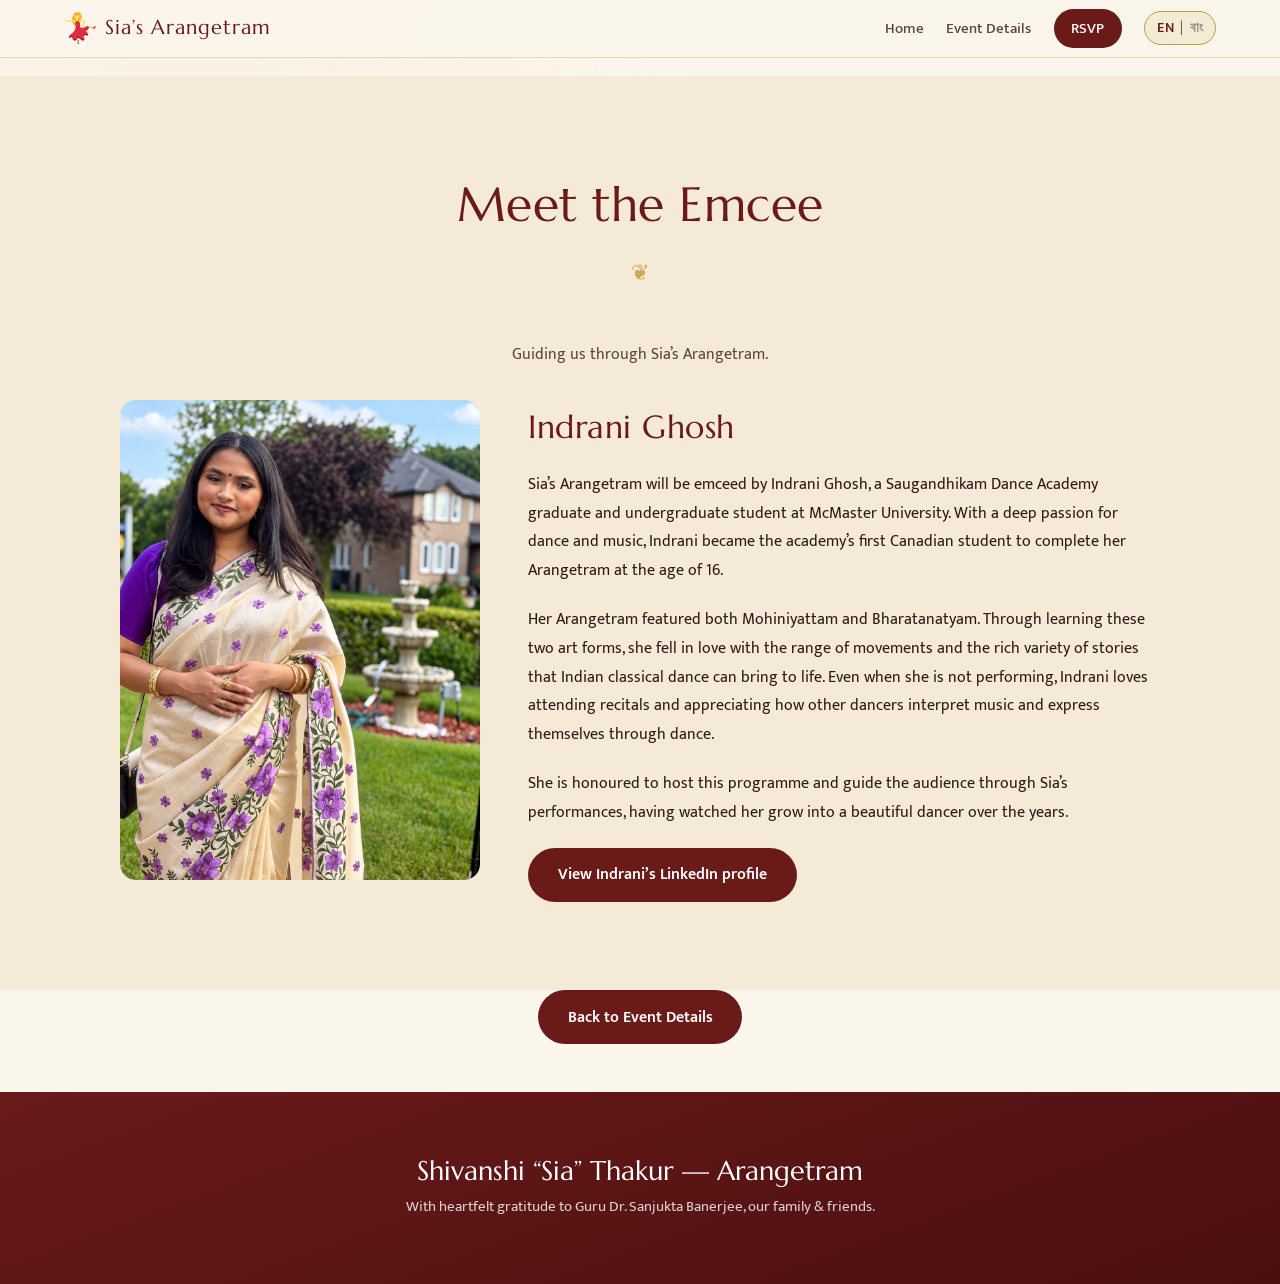
==== emcee.html @ a5f47ef5 "Add bilingual emcee profile for Indrani Ghosh and link from event details" ====
<!DOCTYPE html>
<html lang="en">
<head>
<meta charset="UTF-8" />
<meta name="viewport" content="width=device-width, initial-scale=1.0" />
<title>The Emcee · Sia’s Arangetram</title>
<link rel="canonical" href="https://shivanshi.ca/emcee.html" />
<meta name="description" content="Meet Indrani Ghosh, the emcee for Sia’s Arangetram." />

<link rel="preconnect" href="https://fonts.googleapis.com" />
<link rel="preconnect" href="https://fonts.gstatic.com" crossorigin />
<link href="https://fonts.googleapis.com/css2?family=Cormorant+Garamond:ital,wght@0,400;0,500;0,600;0,700;1,400;1,500&family=Marcellus&family=Mukta:wght@300;400;500;600&display=swap" rel="stylesheet" />
<link rel="stylesheet" href="styles.css?v=emcee-20261028" />
<link rel="manifest" href="manifest.webmanifest" />
<meta name="theme-color" content="#6b1a1a" />
<meta name="apple-mobile-web-app-capable" content="yes" />
<meta name="apple-mobile-web-app-title" content="Sia" />
<link rel="apple-touch-icon" href="icons/apple-touch-icon.png" />
<link rel="icon" href="icons/dance.svg?v=20260908" type="image/svg+xml" />
<link rel="icon" href="icons/favicon-32.png?v=20260908" type="image/png" sizes="32x32" />
<link rel="shortcut icon" href="favicon.ico?v=20260908" />
<meta property="og:type" content="website" />
<meta property="og:url" content="https://shivanshi.ca/emcee.html" />
<meta property="og:site_name" content="Sia’s Arangetram" />
<meta property="og:title" content="The Emcee · Sia’s Arangetram" />
<meta property="og:description" content="Meet Indrani Ghosh, the emcee for Sia’s Arangetram." />
<meta property="og:image" content="https://shivanshi.ca/images/hero-sia.png" />
<meta property="og:image:type" content="image/png" />
<meta property="og:image:width" content="1536" />
<meta property="og:image:height" content="1024" />
<meta property="og:image:alt" content="Shivanshi Sia Thakur in Bharatanatyam costume" />
<meta property="og:locale" content="en_CA" />
<meta property="og:locale:alternate" content="bn_BD" />
<meta name="twitter:card" content="summary_large_image" />
<meta name="twitter:title" content="The Emcee · Sia’s Arangetram" />
<meta name="twitter:description" content="Meet Indrani Ghosh, the emcee for Sia’s Arangetram." />
<meta name="twitter:image" content="https://shivanshi.ca/images/hero-sia.png" />
<meta name="twitter:image:alt" content="Shivanshi Sia Thakur in Bharatanatyam costume" />
</head>
<body class="musicians-page">
<a class="skip-link" href="#mainContent" data-i18n="skip_content">Skip to content</a>
<header id="navbar">
  <div class="nav-inner">
    <a href="index.html#home" class="brand">
      <img class="brand-dance-icon" src="icons/dance.svg" alt="" width="32" height="32" />
      <span class="brand-text" data-i18n="brand">Sia&rsquo;s Arangetram</span>
    </a>
    <nav>
      <button class="nav-toggle" aria-controls="mobileNavigation" aria-label="Toggle menu" aria-expanded="false">&#9776;</button>
      <ul class="nav-links" id="mobileNavigation">
        <li><a href="index.html#home" data-i18n="nav_home">Home</a></li>
        <li><a href="index.html#event" data-i18n="nav_event">Event Details</a></li>
        <li><a href="index.html#rsvp" class="nav-cta" data-i18n="nav_rsvp">RSVP</a></li>
        <li>
          <button id="langToggle" class="lang-toggle" aria-label="Switch language">
            <span class="lang-opt" data-lang="en">EN</span>
            <span class="lang-sep">|</span>
            <span class="lang-opt" data-lang="bn">&#2476;&#2494;&#2434;</span>
          </button>
        </li>
      </ul>
    </nav>
  </div>
<p id="languageStatus" class="sr-only" role="status"></p>
</header>
<main id="mainContent" tabindex="-1">
<section id="emcee" class="section section-alt" aria-labelledby="emceeTitle">
  <div class="section-head">
    <h1 id="emceeTitle" data-i18n="emcee_title">Meet the Emcee</h1>
    <div class="ornament" aria-hidden="true">&#10086;</div>
  </div>
  <p class="musicians-intro" data-i18n="emcee_intro">Guiding us through Sia’s Arangetram.</p>
  <article class="emcee-profile">
    <img class="emcee-portrait" src="images/indrani-ghosh.jpeg" alt="Indrani Ghosh in a cream sari with purple flowers" width="1086" height="1448" decoding="async" />
    <div class="emcee-copy">
      <h2 data-i18n="emcee_name">Indrani Ghosh</h2>
      <p data-i18n="emcee_bio1">Sia’s Arangetram will be emceed by Indrani Ghosh, a Saugandhikam Dance Academy graduate and undergraduate student at McMaster University. With a deep passion for dance and music, Indrani became the academy’s first Canadian student to complete her Arangetram at the age of 16.</p>
      <p data-i18n="emcee_bio2">Her Arangetram featured both Mohiniyattam and Bharatanatyam. Through learning these two art forms, she fell in love with the range of movements and the rich variety of stories that Indian classical dance can bring to life. Even when she is not performing, Indrani loves attending recitals and appreciating how other dancers interpret music and express themselves through dance.</p>
      <p data-i18n="emcee_bio3">She is honoured to host this programme and guide the audience through Sia’s performances, having watched her grow into a beautiful dancer over the years.</p>
      <a class="btn btn-primary" href="https://www.linkedin.com/in/indrani-ghosh-480a90207/" target="_blank" rel="noopener noreferrer" data-i18n="emcee_linkedin">View Indrani’s LinkedIn profile</a>
    </div>
  </article>
</section>
<p class="musicians-back"><a class="btn btn-primary" href="index.html#event" data-i18n="musicians_back">Back to Event Details</a></p>
</main>
<footer class="footer">
<p class="footer-title" data-i18n="footer_title">Shivanshi &ldquo;Sia&rdquo; Thakur — Arangetram</p>
<p class="footer-thanks" data-i18n="footer_thanks">With heartfelt gratitude to Guru Dr. Sanjukta Banerjee, our family &amp; friends.</p>
</footer>
<script src="i18n.js?v=emcee-20261028"></script>
<script src="musicians-page.js?v=emcee-20261028"></script>
</body>
</html>
---- styles.css ----
/* =========================================================
   Sia's Arangetram — Stylesheet
   Palette: deep maroon, temple gold, ivory, warm accents
   ========================================================= */

:root {
  --maroon: #6b1a1a;
  --maroon-deep: #4a0f0f;
  --gold: #c79a3b;
  --gold-light: #e6c98a;
  --gold-soft: #dfc07a;
  --ivory: #fbf6ec;
  --ivory-2: #f4ead7;
  --ink: #2b1b12;
  --ink-soft: #5a463a;
  --rose: #a13b3b;
  --shadow: 0 18px 45px rgba(74, 15, 15, 0.16);
  --radius: 16px;
  --serif: "Cormorant Garamond", Georgia, serif;
  --display: "Marcellus", Georgia, serif;
  --body: "Mukta", "Segoe UI", sans-serif;
}

* { margin: 0; padding: 0; box-sizing: border-box; }

html { scroll-behavior: smooth; scroll-padding-top: 76px; }

body {
  font-family: var(--body);
  color: var(--ink);
  background: var(--ivory);
  line-height: 1.7;
  overflow-x: hidden;
}

h1, h2, h3 { font-family: var(--display); font-weight: 400; letter-spacing: 0.5px; }
em { color: var(--rose); font-style: italic; }

/* ---- decorative repeating background pattern ---- */
body::before {
  content: "";
  position: fixed;
  inset: 0;
  z-index: -1;
  background-image: radial-gradient(circle at 15% 20%, rgba(199,154,59,0.05) 0, transparent 40%),
                    radial-gradient(circle at 85% 80%, rgba(107,26,26,0.05) 0, transparent 40%);
}

/* ================= NAVBAR ================= */
#navbar {
  position: fixed; top: 0; left: 0; right: 0; z-index: 1000;
  background: rgba(251, 246, 236, 0.92);
  backdrop-filter: blur(10px);
  border-bottom: 1px solid rgba(199, 154, 59, 0.35);
  transition: box-shadow 0.3s;
}
#navbar.scrolled { box-shadow: 0 6px 24px rgba(74,15,15,0.10); }
.nav-inner {
  max-width: 1200px; margin: 0 auto; padding: 0.7rem 1.5rem;
  display: flex; align-items: center; justify-content: space-between;
}
.brand { display: flex; align-items: center; gap: 0.55rem; text-decoration: none; color: var(--maroon); }
.brand-mark { color: var(--gold); font-size: 1.4rem; }
.brand-text { font-family: var(--display); font-size: 1.25rem; letter-spacing: 1px; }
.nav-links { list-style: none; display: flex; align-items: center; gap: 1.4rem; }
.nav-links a {
  text-decoration: none; color: var(--ink-soft); font-size: 0.95rem;
  font-weight: 500; transition: color 0.2s; position: relative;
}
.nav-links a:hover { color: var(--maroon); }
.nav-links a::after {
  content: ""; position: absolute; left: 0; bottom: -5px; width: 0; height: 2px;
  background: var(--gold); transition: width 0.25s;
}
.nav-links a:hover::after { width: 100%; }
.nav-cta {
  background: var(--maroon); color: #fff !important; padding: 0.45rem 1.1rem;
  border-radius: 999px; font-weight: 600;
}
.nav-cta::after { display: none; }
.nav-cta:hover { background: var(--maroon-deep); }
.nav-toggle { display: none; background: none; border: none; font-size: 1.6rem; color: var(--maroon); cursor: pointer; }

/* ---- language toggle ---- */
.lang-toggle {
  display: inline-flex; align-items: center; gap: 0.4rem;
  background: rgba(199,154,59,0.12); border: 1.5px solid var(--gold);
  border-radius: 999px; padding: 0.32rem 0.75rem; cursor: pointer;
  font-family: var(--body); color: var(--ink-soft); transition: all 0.2s;
}
.lang-toggle:hover { background: rgba(199,154,59,0.22); }
.lang-opt { font-size: 0.85rem; font-weight: 600; opacity: 0.55; transition: all 0.2s; letter-spacing: 0.3px; }
.lang-opt.active { opacity: 1; color: var(--maroon); }
.lang-sep { color: var(--gold); opacity: 0.7; }

/* ================= BENGALI TYPOGRAPHY =================
   When the site is in Bengali, swap to fonts that render
   the Bengali script beautifully. */
body.lang-bn { font-family: "Hind Siliguri", "Mukta", sans-serif; }
body.lang-bn h1,
body.lang-bn h2,
body.lang-bn h3,
body.lang-bn .brand-text,
body.lang-bn .hero-title,
body.lang-bn .hero-sub,
body.lang-bn .margam-title,
body.lang-bn .footer-title,
body.lang-bn .guru-text h3,
body.lang-bn .photo-caption,
body.lang-bn .hm-value,
body.lang-bn .t-time,
body.lang-bn blockquote { font-family: "Baloo Da 2", "Hind Siliguri", cursive; }
body.lang-bn .hero-title span { font-style: normal; }
body.lang-bn .about-text blockquote { font-style: normal; }
body.lang-bn em { font-style: normal; font-weight: 600; }

/* ================= HERO ================= */
.hero {
  position: relative; min-height: 100vh;
  display: flex; align-items: center; justify-content: flex-end;
  overflow: hidden;
}
.hero-bg {
  position: absolute; inset: 0;
  background-size: cover; background-position: left top;
  transform: scale(1.02);
}
.hero-overlay {
  position: absolute; inset: 0;
  background: linear-gradient(90deg, rgba(30,8,8,0.35) 0%, rgba(30,8,8,0.45) 45%, rgba(45,12,12,0.82) 100%);
}
.hero-content {
  position: relative; z-index: 2; color: var(--ivory);
  max-width: 620px; padding: 6rem 5vw 4rem; text-align: left;
}
.hero-kicker { color: var(--gold-soft); letter-spacing: 3px; text-transform: uppercase; font-size: 0.8rem; margin-bottom: 1rem; }
.hero-title { font-size: clamp(2.6rem, 6vw, 4.6rem); line-height: 1.05; color: #fff; }
.hero-title span { color: var(--gold-soft); font-style: italic; font-family: var(--serif); }
.hero-title .hero-intro { display: block; color: #fff; font: normal 0.45em/1.25 var(--serif); margin-bottom: 0.25rem; }
.hero-sub { font-family: var(--serif); font-size: clamp(1.4rem, 3vw, 2rem); margin-top: 0.4rem; }
.hero-sub strong { color: var(--gold-soft); font-weight: 600; letter-spacing: 2px; }
.hero-tag { margin-top: 1rem; font-size: 1.05rem; color: rgba(255,255,255,0.9); max-width: 460px; }

.hero-meta { display: flex; align-items: center; gap: 1.2rem; margin: 2rem 0 1.8rem; flex-wrap: wrap; }
.hero-meta-item { display: flex; flex-direction: column; }
.hm-label { font-size: 0.72rem; letter-spacing: 2px; text-transform: uppercase; color: var(--gold-soft); }
.hm-value { font-family: var(--serif); font-size: 1.2rem; font-weight: 600; color: #fff; }
.hero-divider { width: 1px; height: 34px; background: rgba(223, 192, 122, 0.5); }

.hero-actions { display: flex; gap: 1rem; flex-wrap: wrap; }

/* countdown */
.countdown { display: flex; gap: 1rem; margin-top: 2.2rem; flex-wrap: wrap; }
.cd-box {
  background: rgba(255,255,255,0.10); border: 1px solid rgba(223,192,122,0.4);
  border-radius: 12px; padding: 0.7rem 1rem; text-align: center; min-width: 74px;
  backdrop-filter: blur(4px);
}
.cd-num { font-family: var(--display); font-size: 1.7rem; color: var(--gold-soft); display: block; line-height: 1; }
.cd-label { font-size: 0.68rem; letter-spacing: 1.5px; text-transform: uppercase; color: rgba(255,255,255,0.85); }

.scroll-cue {
  position: absolute; bottom: 22px; left: 50%; transform: translateX(-50%);
  color: var(--gold-soft); font-size: 1.6rem; text-decoration: none; z-index: 3;
  animation: bob 1.8s ease-in-out infinite;
}
@keyframes bob { 0%,100%{ transform: translate(-50%,0);} 50%{ transform: translate(-50%,8px);} }

/* ================= BUTTONS ================= */
.btn {
  display: inline-block; padding: 0.8rem 1.8rem; border-radius: 999px;
  font-weight: 600; font-size: 0.98rem; text-decoration: none; cursor: pointer;
  border: 1.5px solid transparent; transition: all 0.25s; font-family: var(--body);
}
.btn-primary { background: var(--gold); color: var(--maroon-deep); }
.btn-primary:hover { background: #d8ab4b; transform: translateY(-2px); box-shadow: 0 10px 24px rgba(199,154,59,0.4); }
.btn-ghost { background: transparent; color: #fff; border-color: rgba(255,255,255,0.6); }
.btn-ghost:hover { background: rgba(255,255,255,0.14); border-color: #fff; }
.btn-block { width: 100%; text-align: center; border: none; }

/* ================= SECTIONS ================= */
.section { max-width: 1150px; margin: 0 auto; padding: 5.5rem 1.5rem; }
.section-alt { max-width: 100%; background: var(--ivory-2); }
.section-alt > * { max-width: 1150px; margin-left: auto; margin-right: auto; }
.section-head { text-align: center; margin-bottom: 3rem; }
.eyebrow { display: inline-block; color: var(--gold); letter-spacing: 2px; text-transform: uppercase; font-size: 0.78rem; font-weight: 600; margin-bottom: 0.6rem; }
.section-head h2 { font-size: clamp(2rem, 4vw, 2.9rem); color: var(--maroon); }
.ornament { color: var(--gold); font-size: 1.4rem; margin-top: 0.6rem; opacity: 0.8; }
.sub-head { font-size: 1.5rem; color: var(--maroon); margin: 2.5rem 0 1.2rem; text-align: center; }

.photo-caption { text-align: center; font-family: var(--serif); font-size: 1.15rem; color: var(--maroon); margin-top: 0.7rem; font-weight: 600; }
code { background: rgba(107,26,26,0.08); padding: 1px 6px; border-radius: 4px; font-size: 0.85em; }

/* ================= ABOUT ================= */
.about-grid, .guru-grid { display: grid; grid-template-columns: 0.85fr 1.15fr; gap: 3rem; align-items: start; }
.guru-grid { grid-template-columns: 1.15fr 0.85fr; }
.about-text .lead, .guru-text p:first-of-type { font-size: 1.25rem; font-family: var(--serif); color: var(--maroon); }
.about-text p, .guru-text p { margin-bottom: 1rem; color: var(--ink-soft); }
.about-text blockquote {
  font-family: var(--serif); font-style: italic; font-size: 1.35rem; color: var(--maroon);
  border-left: 3px solid var(--gold); padding-left: 1.2rem; margin: 1.5rem 0;
}
.guru-text h3 { font-size: 1.9rem; color: var(--maroon); }
.guru-role { color: var(--gold); font-weight: 600; letter-spacing: 1px; margin-bottom: 1rem !important; }

/* ================= INFO CARDS ================= */
.info-cards { display: grid; grid-template-columns: repeat(3, 1fr); gap: 1.5rem; margin-bottom: 3.5rem; }
.info-card {
  background: #fff; border-radius: var(--radius); padding: 2rem 1.6rem; text-align: center;
  box-shadow: var(--shadow); border-top: 3px solid var(--gold); transition: transform 0.25s;
}
.info-card:hover { transform: translateY(-6px); }
.info-icon { font-size: 2.4rem; margin-bottom: 0.8rem; }
.info-card h3 { color: var(--maroon); font-size: 1.35rem; margin-bottom: 0.5rem; }
.info-card p { color: var(--ink-soft); font-size: 0.98rem; }

/* ================= MARGAM ================= */
.margam { background: #fff; border-radius: var(--radius); padding: 2.5rem; box-shadow: var(--shadow); }
.margam-title { color: var(--maroon); font-size: 1.7rem; text-align: center; margin-bottom: 0.6rem; }
.margam-intro { text-align: center; color: var(--ink-soft); max-width: 700px; margin: 0 auto 1.8rem; }
.margam-list { list-style: none; counter-reset: item; max-width: 760px; margin: 0 auto; }
.margam-list li {
  counter-increment: item; position: relative; padding: 0.9rem 0 0.9rem 3.2rem;
  border-bottom: 1px dashed rgba(199,154,59,0.4); color: var(--ink-soft);
}
.margam-list li:last-child { border-bottom: none; }
.margam-list li::before {
  content: counter(item); position: absolute; left: 0; top: 0.75rem;
  width: 2.1rem; height: 2.1rem; background: var(--maroon); color: var(--gold-soft);
  border-radius: 50%; display: flex; align-items: center; justify-content: center;
  font-family: var(--display); font-size: 0.95rem;
}
.margam-list strong { color: var(--maroon); }

/* ================= EVENT ================= */
.event-grid { display: grid; grid-template-columns: repeat(3, 1fr); gap: 1.4rem; margin-bottom: 3rem; }
.event-card {
  background: #fff; border-radius: var(--radius); padding: 1.8rem 1.4rem; text-align: center;
  box-shadow: var(--shadow); transition: transform 0.25s; border: 1px solid rgba(199,154,59,0.25);
}
.event-card:hover { transform: translateY(-5px); border-color: var(--gold); }
.event-icon { font-size: 2rem; margin-bottom: 0.6rem; }
.event-card h3 { color: var(--gold); font-size: 1rem; letter-spacing: 2px; text-transform: uppercase; margin-bottom: 0.5rem; }
.event-card p { color: var(--ink); }
.event-card strong { color: var(--maroon); font-size: 1.1rem; }
.event-card small { color: var(--ink-soft); }

.event-extra { display: grid; grid-template-columns: 1.2fr 0.8fr; gap: 2.5rem; align-items: start; }
.map-wrap h3, .schedule-wrap h3 { color: var(--maroon); margin-bottom: 1rem; font-size: 1.5rem; }
.map-note { font-size: 0.82rem; color: var(--ink-soft); margin-top: 0.6rem; }

.timeline { list-style: none; }
.timeline li { display: flex; gap: 1rem; padding: 0.8rem 0; border-left: 2px solid var(--gold); padding-left: 1.2rem; position: relative; }
.timeline li::before { content: ""; position: absolute; left: -7px; top: 1.2rem; width: 12px; height: 12px; border-radius: 50%; background: var(--maroon); border: 2px solid var(--gold); }
.t-time { font-family: var(--display); color: var(--maroon); min-width: 74px; }
.t-desc { color: var(--ink-soft); }

/* ================= FOOTER ================= */
.footer { background: linear-gradient(160deg, var(--maroon), var(--maroon-deep)); color: var(--ivory); text-align: center; padding: 3.5rem 1.5rem 2.5rem; }
.footer-ornament { color: var(--gold-soft); font-size: 1.8rem; margin-bottom: 1rem; }
.footer-title { font-family: var(--display); font-size: 1.7rem; color: #fff; }
.footer-sub { color: var(--gold-soft); margin: 0.5rem 0 1rem; letter-spacing: 1px; }
.footer-thanks { max-width: 560px; margin: 0 auto 1.5rem; color: rgba(255,255,255,0.8); font-size: 0.95rem; }
.footer-links { display: flex; justify-content: center; gap: 1.5rem; margin-bottom: 1.5rem; flex-wrap: wrap; }
.footer-links a { color: var(--gold-soft); text-decoration: none; font-size: 0.9rem; letter-spacing: 1px; }
.footer-links a:hover { color: #fff; }
.footer-fine { font-size: 0.8rem; color: rgba(255,255,255,0.55); }

/* ================= REVEAL ANIMATION ================= */
.reveal { opacity: 0; transform: translateY(24px); transition: opacity 0.7s ease, transform 0.7s ease; }
.reveal.visible { opacity: 1; transform: none; }

/* ================= RESPONSIVE ================= */
@media (max-width: 900px) {
  .nav-links {
    position: fixed; top: 60px; right: 0; flex-direction: column; align-items: flex-start;
    background: var(--ivory); width: 240px; padding: 1.5rem; gap: 1.1rem;
    box-shadow: var(--shadow); transform: translateX(110%); transition: transform 0.3s; height: calc(100vh - 60px);
  }
  .nav-links.open { transform: translateX(0); }
  .nav-toggle { display: block; }
  /* Give the photograph its own space so text never covers Sia's face. */
  .hero {
    display: flex; flex-direction: column; justify-content: flex-start;
    min-height: 0; padding-top: 76px; background: #2d0c0c;
  }
  .hero-bg {
    position: relative; inset: auto; width: 100%;
    height: clamp(340px, 95vw, 560px); flex-shrink: 0;
    background-size: cover; background-position: left top;
    transform: none;
  }
  .hero-overlay { display: none; }
  .hero-content {
    width: 100%; max-width: 620px; text-align: center;
    padding: 2rem 1.5rem 4rem;
  }
  .hero-tag { margin-left: auto; margin-right: auto; }
  .hero-meta { justify-content: center; }
  .hero-actions, .countdown { justify-content: center; }
  .about-grid, .guru-grid, .event-extra { grid-template-columns: 1fr; }
  .guru-photo { order: -1; max-width: 320px; margin: 0 auto; }
  .about-photo { max-width: 320px; margin: 0 auto; }
  .info-cards, .event-grid { grid-template-columns: 1fr; }
}
@media (max-width: 520px) {
  .hero-meta { flex-direction: column; gap: 0.8rem; }
  .hero-divider { display: none; }
  .margam { padding: 1.5rem; }
}


/* Guru portrait: preserve the complete photograph at every screen width. */
.guru-portrait { display: block; width: 100%; height: auto; border-radius: var(--radius); box-shadow: var(--shadow); }
.guru-sources a { color: var(--maroon); text-underline-offset: 3px; }

/* Guest-facing content and media. */
[hidden] { display: none !important; }
.line-icon { width: 36px; height: 36px; color: var(--maroon); vertical-align: middle; }
.hero-arrival { color: var(--gold-light); margin: -0.7rem 0 1.5rem; font-size: 0.95rem; }
.sia-portrait { display: block; width: 100%; height: auto; border-radius: var(--radius); box-shadow: var(--shadow); }
.t-time { min-width: 0; flex: 0 0 135px; font-size: 1rem; }
.schedule-note, .gallery-sub-note { color: var(--ink-soft); margin-top: 1rem; }
.venue-link a { color: var(--maroon); text-underline-offset: 3px; }
.gallery-sub-note { text-align: center; margin-bottom: 1.5rem; }
.dance-portraits { display: grid; grid-template-columns: repeat(4, minmax(0, 1fr)); gap: 1rem; align-items: start; margin-bottom: 2rem; }
.dance-portraits .gallery-photo { position: relative; aspect-ratio: 3 / 4; overflow: hidden; }
.dance-portraits .gallery-photo img { position: absolute; inset: 0; display: block; width: 100%; height: 100%; object-fit: cover; object-position: 50% 30%; border-radius: var(--radius); }
.media-updates { display: grid; grid-template-columns: repeat(3, minmax(0, 1fr)); gap: 1.25rem; margin-top: 2.5rem; }
.media-card { padding: 2rem 1.4rem; border: 1px solid var(--gold-light); border-radius: var(--radius); text-align: center; background: var(--ivory-2); }
.media-card h3 { color: var(--maroon); font-size: 1.25rem; margin: 1rem 0 0.7rem; }
.media-card p { color: var(--ink-soft); }
.rsvp-intro { max-width: 640px; text-align: center; color: var(--ink-soft); margin: 0 auto 2rem; }
.registration-card { max-width: 680px; margin: auto; padding: 2.5rem; text-align: center; background: #fff; border-radius: var(--radius); border-top: 3px solid var(--gold); box-shadow: var(--shadow); }
.registration-card h3 { color: var(--maroon); margin: 1rem 0 0.7rem; }
.registration-card p { color: var(--ink-soft); }
#registrationReady .btn { margin: 1.5rem 0 1rem; }
a:focus-visible, button:focus-visible { outline: 3px solid var(--maroon); outline-offset: 5px; }
@media (max-width: 900px) {
  .media-updates { grid-template-columns: 1fr; }
  .about-photo, .guru-photo { width: 100%; }
}
@media (max-width: 520px) {
  .dance-portraits { gap: 0.65rem; }
  .timeline li { flex-direction: column; gap: 0.25rem; }
  .t-time { flex-basis: auto; }
  .registration-card { padding: 1.75rem 1.25rem; }
  .countdown { gap: 0.5rem; }
  .cd-box { min-width: 56px; padding: 0.7rem 0.55rem; }
}
@media (prefers-reduced-motion: reduce) {
  html { scroll-behavior: auto; }
  .scroll-cue { animation: none; }
  .reveal { opacity: 1; transform: none; transition: none; }
}

/* Gallery links remain usable as image links without JavaScript. */
.gallery-photo { display: block; cursor: zoom-in; border-radius: var(--radius); }
.gallery-photo img { transition: box-shadow 0.2s; }
.gallery-photo:hover img { box-shadow: var(--shadow); }
body.lightbox-open { overflow: hidden; }
.photo-lightbox { position: fixed; inset: 0; margin: auto; width: 100vw; max-width: 100vw; height: 100dvh; max-height: 100dvh; padding: 4rem 1rem 1rem; border: 0; background: transparent; overflow: hidden; }
.photo-lightbox[open] { display: flex; align-items: center; justify-content: center; }
.photo-lightbox::backdrop { background: rgba(12, 7, 7, 0.94); }
.photo-lightbox img { display: block; width: auto; height: auto; max-width: 100%; max-height: 100%; object-fit: contain; }
.lightbox-close { position: absolute; top: 0.75rem; right: 1rem; width: 44px; height: 44px; border: 1px solid rgba(255,255,255,0.6); border-radius: 50%; background: #2d0c0c; color: #fff; font-size: 2rem; line-height: 1; cursor: pointer; }
.lightbox-close:focus-visible { outline-color: #fff; }

/* Home-screen installation */
.install-section { max-width: 1000px; margin: 0 auto; padding: 3rem 1.5rem; scroll-margin-top: 1rem; }
.install-heading { display: flex; gap: 1rem; align-items: center; margin-bottom: 1.25rem; }
.install-heading img { flex: 0 0 64px; border-radius: 14px; }
.install-heading h2 { font-size: clamp(1.4rem, 4vw, 2rem); }
.install-section p { font-size: 1rem; }
.install-steps { display: grid; grid-template-columns: repeat(2, minmax(0, 1fr)); gap: 1rem; margin: 1.25rem 0; }
.install-steps details { padding: 1.25rem; background: var(--ivory-2); border: 1px solid var(--gold-light); border-radius: var(--radius); }
.install-steps summary { cursor: pointer; color: var(--maroon); font-weight: 600; font-size: 1.1rem; min-height: 44px; }
.install-note { color: var(--ink-soft); }
#installApp { cursor: pointer; font: inherit; }
#installStatus { margin-top: 1rem; }
.install-section [hidden] { display: none !important; }
@media (max-width: 600px) { .install-steps { grid-template-columns: 1fr; } .install-heading { align-items: flex-start; } }

.brand-dance-icon { display: block; flex: 0 0 32px; object-fit: contain; }

/* Gold highlights tuned for light and dark backgrounds. */
.eyebrow, .guru-role, .event-card h3, .lang-sep { color: #795313; opacity: 1; }
.hero-kicker, .hero-title span, .hero-sub strong, .hm-label,
.cd-num, .scroll-cue { color: #f3d58d; }
.hero-arrival { color: #fff; }
.hero-kicker, .hm-label, .cd-label { font-size: .875rem; }
.footer-sub, .footer-links a { color: #f3d58d; }
.btn-primary { background: var(--maroon); color: #fff; }
.btn-primary:hover { background: var(--maroon-deep); }
.hero .btn-primary { background: #fff; color: var(--maroon-deep); }
.hero .btn-primary:hover { background: var(--ivory-2); }
@media (min-width: 901px) {
  .hero-content { background: rgba(30, 8, 8, .84); }
}

.social-section { text-align: center; }
.social-links { display: flex; flex-wrap: wrap; justify-content: center; gap: 1rem; margin-top: 1rem; }
.social-links a { padding: .75rem 1rem; border: 1px solid var(--maroon); border-radius: 12px; color: var(--maroon); }
.social-links [aria-disabled="true"] { border-style: dashed; color: var(--ink-soft); cursor: default; }

.calendar-links { margin: 2rem auto; text-align: center; }
.calendar-links p { margin: .75rem 0 1rem; }
.calendar-links .btn { margin: .35rem; }
.calendar-download { color: var(--maroon); border-color: var(--maroon); }

.photo-lightbox { padding-bottom: 5rem; }
.lightbox-controls { position: absolute; bottom: 1rem; left: 50%; transform: translateX(-50%); display: flex; gap: 1.5rem; align-items: center; color: #fff; }
.lightbox-controls button { width: 48px; height: 48px; border: 1px solid #fff; border-radius: 50%; background: #2d0c0c; color: #fff; cursor: pointer; font-size: 1.5rem; }
.lightbox-controls button:disabled { opacity: .5; cursor: default; }
.lightbox-controls button:focus-visible { outline-color: #fff; }
#photoCount { min-width: 4rem; text-align: center; font-size: 1rem; }

@media (max-width: 900px) {
  .nav-links { visibility: hidden; overflow-y: auto; max-width: 100vw; }
  .nav-links.open { visibility: visible; }
  .nav-toggle { min-width: 44px; min-height: 44px; }
}

.sr-only { position: absolute; width: 1px; height: 1px; padding: 0; margin: -1px; overflow: hidden; clip-path: inset(50%); white-space: nowrap; border: 0; }

.skip-link { position: fixed; top: .75rem; left: .75rem; z-index: 10000; padding: .75rem 1.25rem; color: #fff; background: var(--maroon-deep); border: 2px solid #fff; border-radius: 8px; transform: translateY(-200%); font-size: 1rem; }
.skip-link:focus { transform: translateY(0); }
#mainContent:focus { outline: none; }

/* Skip off-screen layout while retaining semantic content and anchor access. */
@supports (content-visibility: auto) {
  main > section:not(#home) { content-visibility: auto; contain-intrinsic-size: auto 750px; }
  main > section:target, main > section:focus-within { content-visibility: visible; }
}
@media print {
  main > section { content-visibility: visible !important; contain-intrinsic-size: none !important; }
  .reveal { opacity: 1 !important; transform: none !important; }
}

#blessings { text-align: center; }
.blessings-intro, #blessingsNotice { max-width: 650px; margin: 0 auto 1rem; }
#blessingsStatus { margin-top: 1rem; }
.blessings-wall { display: grid; grid-template-columns: repeat(auto-fit, minmax(min(100%, 260px), 1fr)); gap: 1rem; margin-top: 1.5rem; text-align: left; }
.blessings-wall blockquote { padding: 1.5rem; border-left: 3px solid var(--maroon); background: #fff; border-radius: 12px; overflow-wrap: anywhere; }
.blessings-wall cite { display: block; margin-top: .75rem; font-style: normal; font-weight: 600; }
[hidden] { display: none !important; }

.gallery-tabs { display: flex; flex-wrap: wrap; justify-content: center; gap: .75rem; margin: 1.5rem 0 2rem; }
.gallery-tabs button { min-height: 44px; padding: .75rem 1.25rem; font: inherit; border: 1px solid var(--maroon); border-radius: 999px; background: #fff; color: var(--maroon); cursor: pointer; }
.gallery-tabs [aria-selected="true"] { background: var(--maroon); color: #fff; }
[role="tabpanel"]:focus-visible { outline: 3px solid var(--maroon); outline-offset: 5px; }

.privacy-note { max-width: 680px; margin: 1.5rem auto 0; font-size: .95rem; }
.privacy-note summary { cursor: pointer; min-height: 44px; }
.privacy-note p { margin: .5rem 0; }
.privacy-note a { color: #fff; text-underline-offset: 3px; }


@media (max-width: 900px) {
  .dance-portraits { grid-template-columns: repeat(2, minmax(0, 1fr)); }
}

/* Accompanying musicians, in programme order. */
.musicians-intro { text-align: center; color: var(--ink-soft); margin: 0 auto 2rem; }
.musicians-grid { display: grid; grid-template-columns: repeat(3, minmax(0, 1fr)); gap: 1.5rem; }
.musician-profile { min-width: 0; background: white; border-radius: var(--radius); overflow: hidden; }
.musician-photo { position: relative; height: 320px; padding: 0; overflow: hidden; background: var(--ivory-2); }
.musician-photo img { position: absolute; inset: 0; display: block; width: 100%; height: 100%; object-fit: cover; object-position: 50% 15%; }
.musician-copy { padding: 1.5rem; }
.musician-copy h3 { color: var(--maroon); font-size: 1.5rem; line-height: 1.25; }
.musician-copy .musician-role { margin: .5rem 0 1rem; color: var(--maroon); font-weight: 600; }
.musician-copy p { line-height: 1.7; }
@media (max-width: 900px) {
  .musicians-grid { grid-template-columns: 1fr; max-width: 640px; margin-inline: auto; }
  .musician-photo { height: 320px; }
}

.musicians-page main { padding-top: 76px; }
.musicians-page .section-head h1 { font-size: clamp(2rem, 5vw, 3rem); color: var(--maroon); }
.musicians-back { text-align: center; padding: 0 1.5rem 3rem; }

/* Full poses in uniform gallery tiles. */
.dance-portraits .gallery-photo--full img { object-fit: contain; object-position: center; background: var(--ivory-2); }


/* Emcee biography: full portrait beside text, stacked on smaller screens. */
.emcee-profile { display: grid; grid-template-columns: minmax(0, 360px) minmax(0, 1fr); gap: clamp(1.5rem, 4vw, 3rem); align-items: start; max-width: 1040px; margin: 0 auto; }
.emcee-portrait { display: block; width: 100%; height: auto; border-radius: var(--radius); }
.emcee-copy h2 { color: var(--maroon); font-size: 2rem; margin-bottom: 1rem; }
.emcee-copy p { line-height: 1.8; margin-bottom: 1.25rem; }
.emcee-copy .btn { white-space: normal; }
@media (max-width: 700px) {
  .emcee-profile { grid-template-columns: 1fr; }
  .emcee-portrait { max-width: 360px; margin-inline: auto; }
}
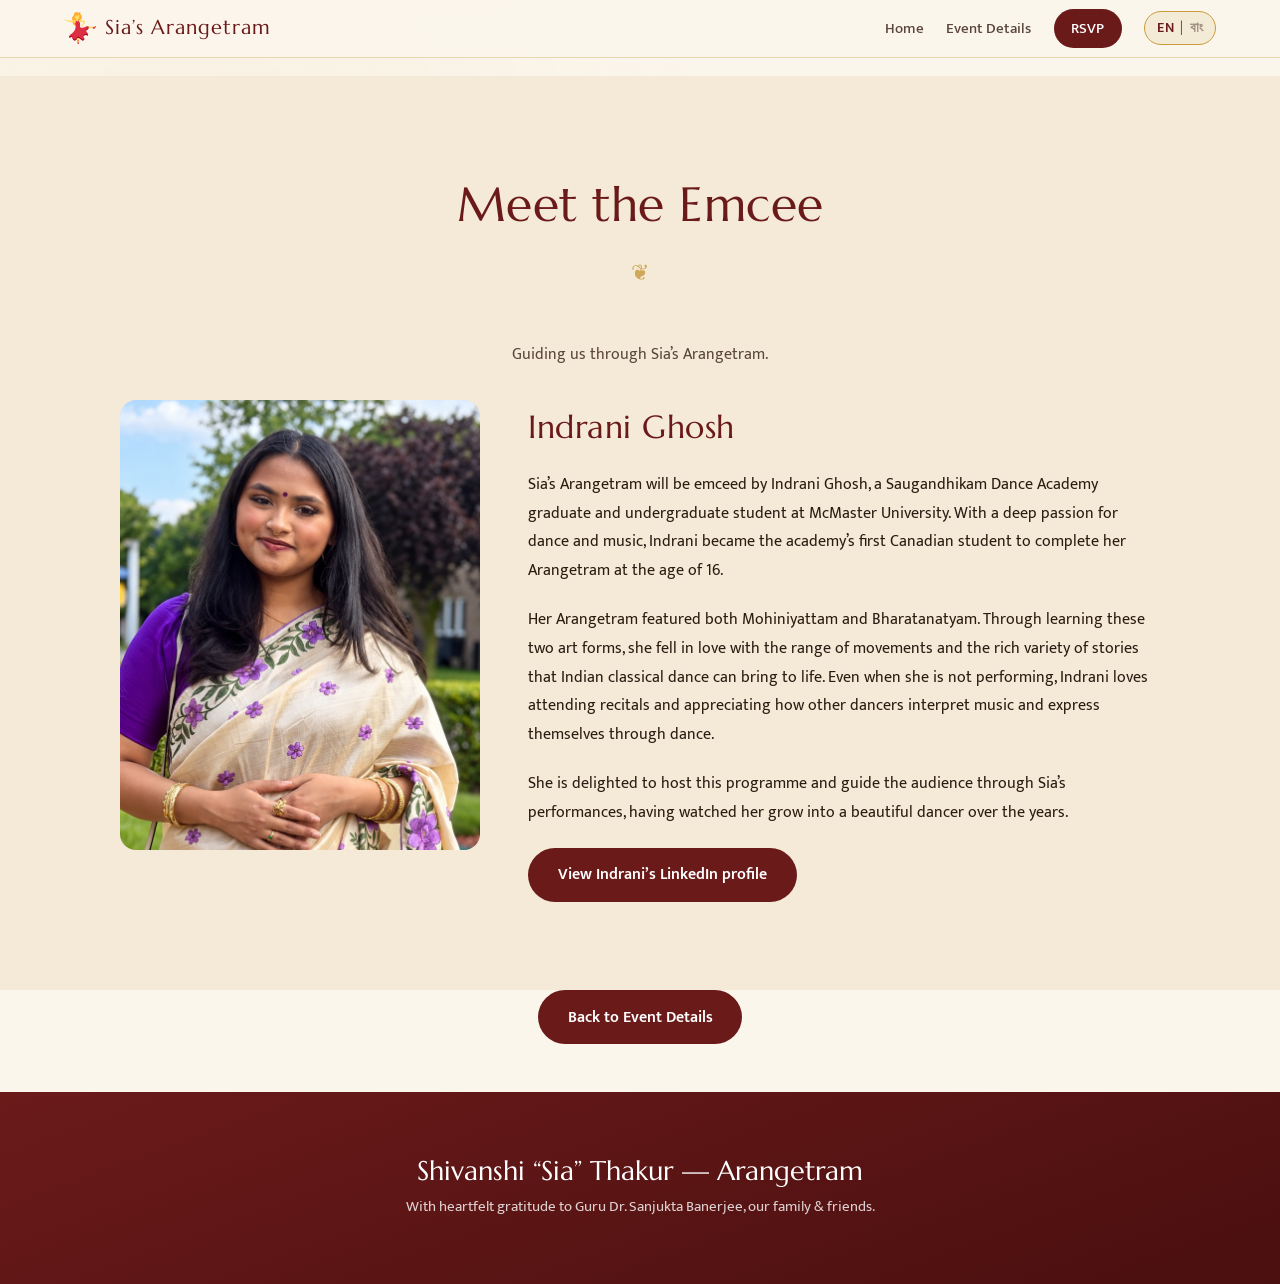
==== commit 583b8a8f: "Refine emcee wording and centre portrait in tighter headshot framing" ====
--- a/emcee.html
+++ b/emcee.html
@@ -10,7 +10,7 @@
 <link rel="preconnect" href="https://fonts.googleapis.com" />
 <link rel="preconnect" href="https://fonts.gstatic.com" crossorigin />
 <link href="https://fonts.googleapis.com/css2?family=Cormorant+Garamond:ital,wght@0,400;0,500;0,600;0,700;1,400;1,500&family=Marcellus&family=Mukta:wght@300;400;500;600&display=swap" rel="stylesheet" />
-<link rel="stylesheet" href="styles.css?v=emcee-20261028" />
+<link rel="stylesheet" href="styles.css?v=emcee-headshot-20261028" />
 <link rel="manifest" href="manifest.webmanifest" />
 <meta name="theme-color" content="#6b1a1a" />
 <meta name="apple-mobile-web-app-capable" content="yes" />
@@ -71,12 +71,12 @@
   </div>
   <p class="musicians-intro" data-i18n="emcee_intro">Guiding us through Sia’s Arangetram.</p>
   <article class="emcee-profile">
-    <img class="emcee-portrait" src="images/indrani-ghosh.jpeg" alt="Indrani Ghosh in a cream sari with purple flowers" width="1086" height="1448" decoding="async" />
+    <div class="emcee-photo"><img class="emcee-portrait" src="images/indrani-ghosh.jpeg" alt="Indrani Ghosh in a cream sari with purple flowers" width="1086" height="1448" decoding="async" /></div>
     <div class="emcee-copy">
       <h2 data-i18n="emcee_name">Indrani Ghosh</h2>
       <p data-i18n="emcee_bio1">Sia’s Arangetram will be emceed by Indrani Ghosh, a Saugandhikam Dance Academy graduate and undergraduate student at McMaster University. With a deep passion for dance and music, Indrani became the academy’s first Canadian student to complete her Arangetram at the age of 16.</p>
       <p data-i18n="emcee_bio2">Her Arangetram featured both Mohiniyattam and Bharatanatyam. Through learning these two art forms, she fell in love with the range of movements and the rich variety of stories that Indian classical dance can bring to life. Even when she is not performing, Indrani loves attending recitals and appreciating how other dancers interpret music and express themselves through dance.</p>
-      <p data-i18n="emcee_bio3">She is honoured to host this programme and guide the audience through Sia’s performances, having watched her grow into a beautiful dancer over the years.</p>
+      <p data-i18n="emcee_bio3">She is delighted to host this programme and guide the audience through Sia’s performances, having watched her grow into a beautiful dancer over the years.</p>
       <a class="btn btn-primary" href="https://www.linkedin.com/in/indrani-ghosh-480a90207/" target="_blank" rel="noopener noreferrer" data-i18n="emcee_linkedin">View Indrani’s LinkedIn profile</a>
     </div>
   </article>
@@ -87,8 +87,8 @@
 <p class="footer-title" data-i18n="footer_title">Shivanshi &ldquo;Sia&rdquo; Thakur — Arangetram</p>
 <p class="footer-thanks" data-i18n="footer_thanks">With heartfelt gratitude to Guru Dr. Sanjukta Banerjee, our family &amp; friends.</p>
 </footer>
-<script src="i18n.js?v=emcee-20261028"></script>
-<script src="musicians-page.js?v=emcee-20261028"></script>
+<script src="i18n.js?v=emcee-headshot-20261028"></script>
+<script src="musicians-page.js?v=emcee-headshot-20261028"></script>
 </body>
 </html>
 
--- a/styles.css
+++ b/styles.css
@@ -483,13 +483,14 @@
 .dance-portraits .gallery-photo--full img { object-fit: contain; object-position: center; background: var(--ivory-2); }
 
 
-/* Emcee biography: full portrait beside text, stacked on smaller screens. */
+/* Emcee biography with a centred head-and-upper-body crop. */
 .emcee-profile { display: grid; grid-template-columns: minmax(0, 360px) minmax(0, 1fr); gap: clamp(1.5rem, 4vw, 3rem); align-items: start; max-width: 1040px; margin: 0 auto; }
-.emcee-portrait { display: block; width: 100%; height: auto; border-radius: var(--radius); }
+.emcee-photo { position: relative; width: 100%; aspect-ratio: 4 / 5; overflow: hidden; border-radius: var(--radius); }
+.emcee-photo .emcee-portrait { position: absolute; display: block; width: 150%; max-width: none; height: auto; left: 0; top: -4%; margin: 0; }
 .emcee-copy h2 { color: var(--maroon); font-size: 2rem; margin-bottom: 1rem; }
 .emcee-copy p { line-height: 1.8; margin-bottom: 1.25rem; }
 .emcee-copy .btn { white-space: normal; }
 @media (max-width: 700px) {
   .emcee-profile { grid-template-columns: 1fr; }
-  .emcee-portrait { max-width: 360px; margin-inline: auto; }
-}
+  .emcee-photo { max-width: 360px; margin-inline: auto; }
+}
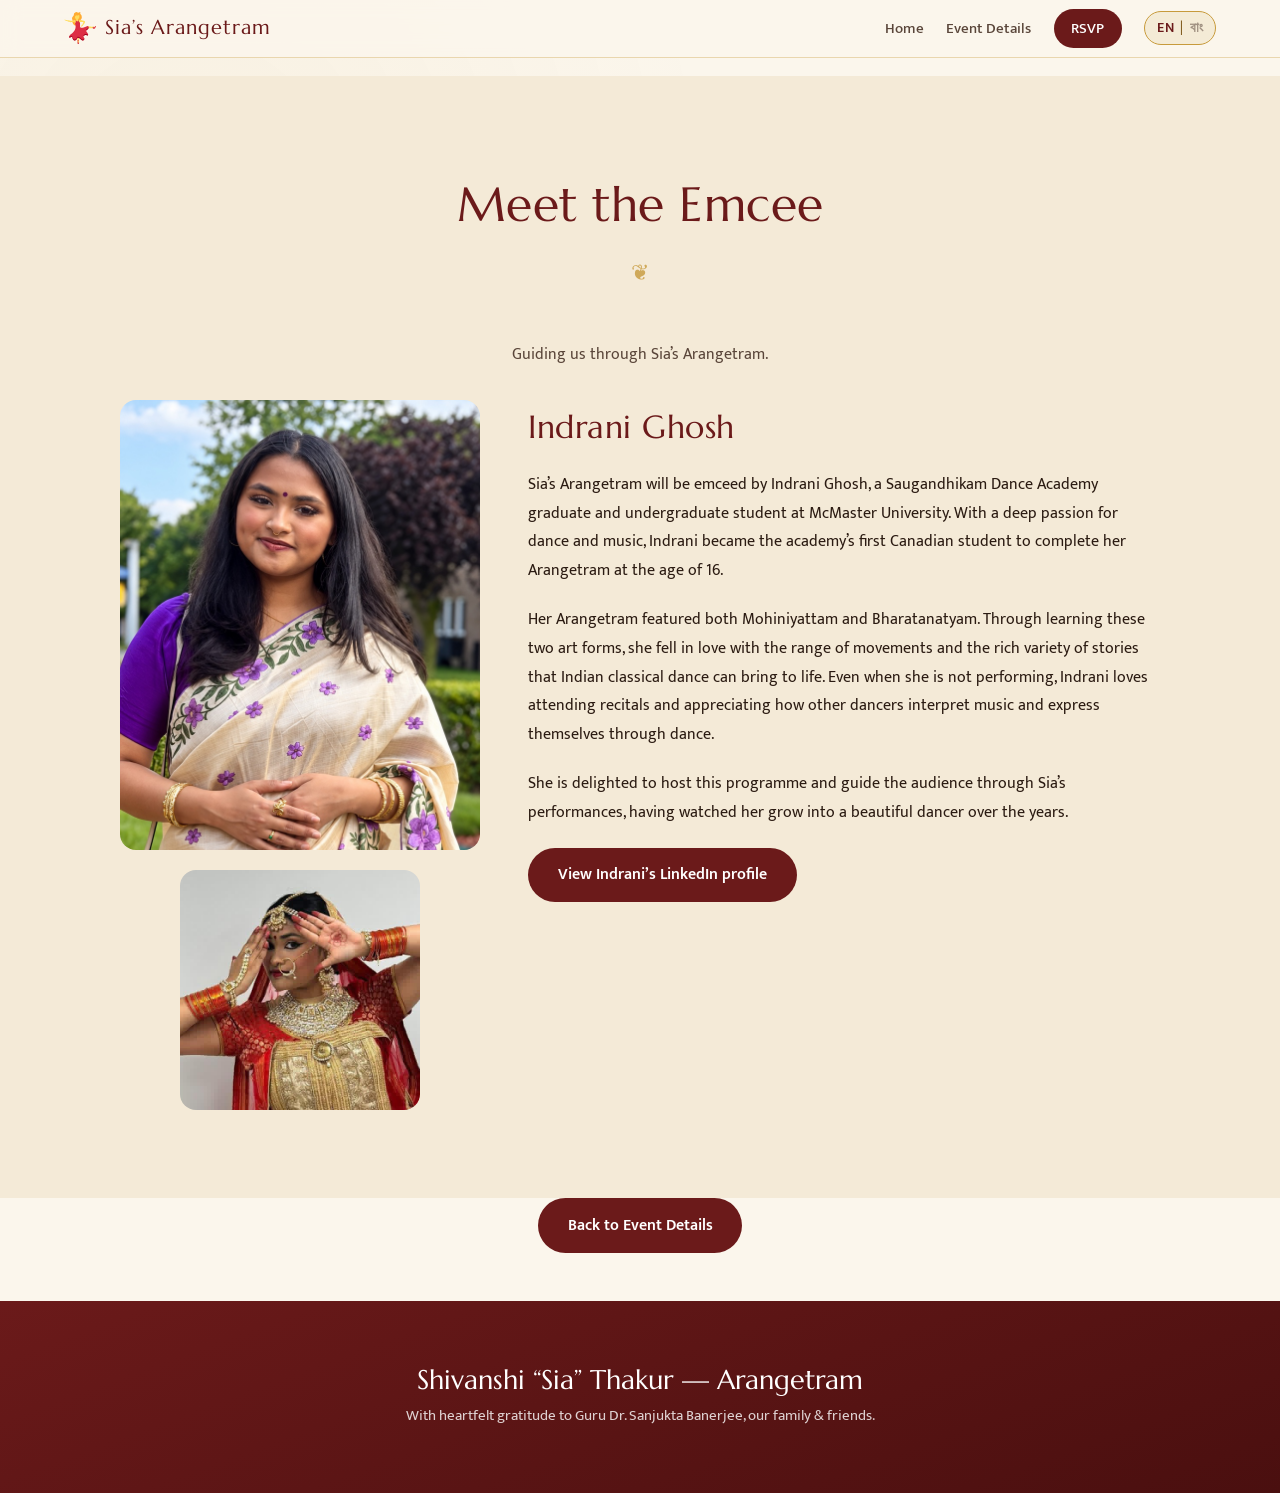
==== commit 0c886cf6: "Add small centred dance headshot to emcee profile" ====
--- a/emcee.html
+++ b/emcee.html
@@ -10,7 +10,7 @@
 <link rel="preconnect" href="https://fonts.googleapis.com" />
 <link rel="preconnect" href="https://fonts.gstatic.com" crossorigin />
 <link href="https://fonts.googleapis.com/css2?family=Cormorant+Garamond:ital,wght@0,400;0,500;0,600;0,700;1,400;1,500&family=Marcellus&family=Mukta:wght@300;400;500;600&display=swap" rel="stylesheet" />
-<link rel="stylesheet" href="styles.css?v=emcee-headshot-20261028" />
+<link rel="stylesheet" href="styles.css?v=emcee-dance-20261029" />
 <link rel="manifest" href="manifest.webmanifest" />
 <meta name="theme-color" content="#6b1a1a" />
 <meta name="apple-mobile-web-app-capable" content="yes" />
@@ -71,7 +71,10 @@
   </div>
   <p class="musicians-intro" data-i18n="emcee_intro">Guiding us through Sia’s Arangetram.</p>
   <article class="emcee-profile">
-    <div class="emcee-photo"><img class="emcee-portrait" src="images/indrani-ghosh.jpeg" alt="Indrani Ghosh in a cream sari with purple flowers" width="1086" height="1448" decoding="async" /></div>
+    <div class="emcee-photos">
+      <div class="emcee-photo"><img class="emcee-portrait" src="images/indrani-ghosh.jpeg" alt="Indrani Ghosh in a cream sari with purple flowers" width="1086" height="1448" decoding="async" /></div>
+      <div class="emcee-dance-photo"><img src="images/indrani-ghosh-dance.jpeg" alt="Indrani Ghosh in red and gold dance costume, framing her face with her hands" width="960" height="1280" loading="lazy" decoding="async" /></div>
+    </div>
     <div class="emcee-copy">
       <h2 data-i18n="emcee_name">Indrani Ghosh</h2>
       <p data-i18n="emcee_bio1">Sia’s Arangetram will be emceed by Indrani Ghosh, a Saugandhikam Dance Academy graduate and undergraduate student at McMaster University. With a deep passion for dance and music, Indrani became the academy’s first Canadian student to complete her Arangetram at the age of 16.</p>
--- a/styles.css
+++ b/styles.css
@@ -494,3 +494,8 @@
   .emcee-profile { grid-template-columns: 1fr; }
   .emcee-photo { max-width: 360px; margin-inline: auto; }
 }
+
+/* A smaller dance portrait, centred on the face and upper body. */
+.emcee-photos { display: grid; gap: 1.25rem; justify-items: center; }
+.emcee-dance-photo { position: relative; width: min(100%, 240px); aspect-ratio: 1; overflow: hidden; border-radius: var(--radius); }
+.emcee-dance-photo img { position: absolute; display: block; width: 171.4286%; max-width: none; height: auto; left: -35.7143%; top: -47.3214%; }
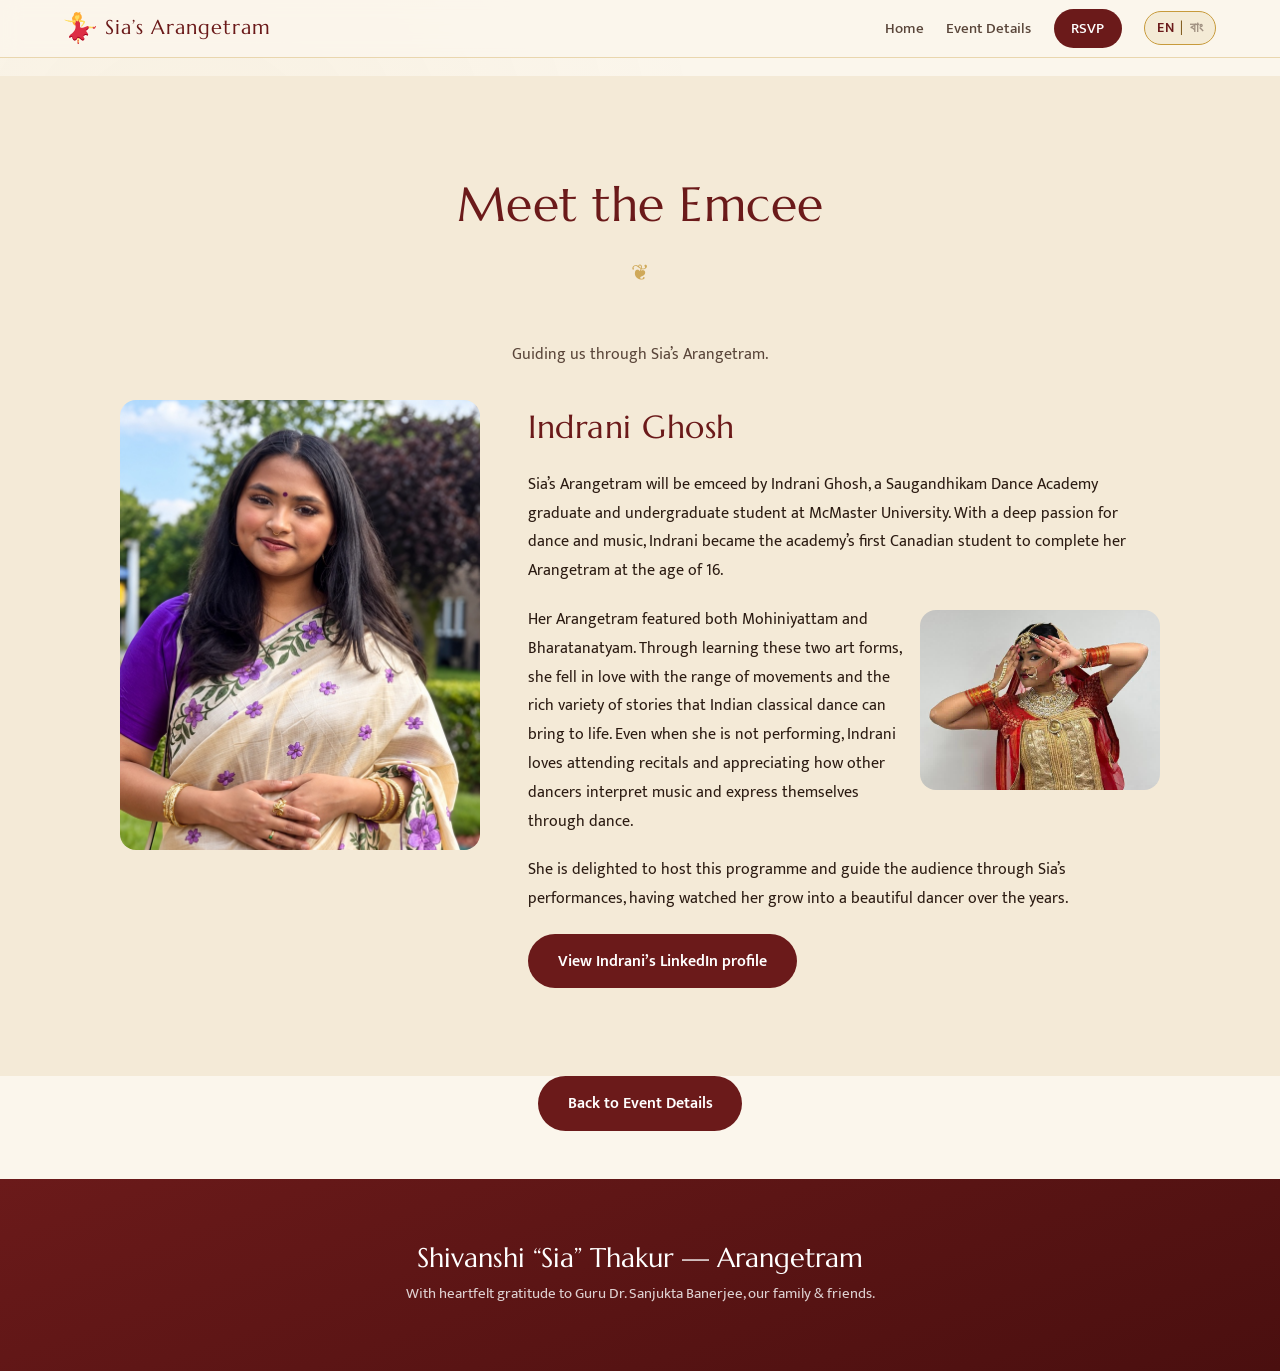
==== commit 27384fd8: "Inset second emcee portrait within biography and widen crop to preserve hands" ====
--- a/emcee.html
+++ b/emcee.html
@@ -10,7 +10,7 @@
 <link rel="preconnect" href="https://fonts.googleapis.com" />
 <link rel="preconnect" href="https://fonts.gstatic.com" crossorigin />
 <link href="https://fonts.googleapis.com/css2?family=Cormorant+Garamond:ital,wght@0,400;0,500;0,600;0,700;1,400;1,500&family=Marcellus&family=Mukta:wght@300;400;500;600&display=swap" rel="stylesheet" />
-<link rel="stylesheet" href="styles.css?v=emcee-dance-20261029" />
+<link rel="stylesheet" href="styles.css?v=emcee-inset-20261029" />
 <link rel="manifest" href="manifest.webmanifest" />
 <meta name="theme-color" content="#6b1a1a" />
 <meta name="apple-mobile-web-app-capable" content="yes" />
@@ -73,11 +73,11 @@
   <article class="emcee-profile">
     <div class="emcee-photos">
       <div class="emcee-photo"><img class="emcee-portrait" src="images/indrani-ghosh.jpeg" alt="Indrani Ghosh in a cream sari with purple flowers" width="1086" height="1448" decoding="async" /></div>
-      <div class="emcee-dance-photo"><img src="images/indrani-ghosh-dance.jpeg" alt="Indrani Ghosh in red and gold dance costume, framing her face with her hands" width="960" height="1280" loading="lazy" decoding="async" /></div>
     </div>
     <div class="emcee-copy">
       <h2 data-i18n="emcee_name">Indrani Ghosh</h2>
       <p data-i18n="emcee_bio1">Sia’s Arangetram will be emceed by Indrani Ghosh, a Saugandhikam Dance Academy graduate and undergraduate student at McMaster University. With a deep passion for dance and music, Indrani became the academy’s first Canadian student to complete her Arangetram at the age of 16.</p>
+      <div class="emcee-dance-photo"><img src="images/indrani-ghosh-dance.jpeg" alt="Indrani Ghosh in red and gold dance costume, framing her face with her hands" width="960" height="1280" loading="lazy" decoding="async" /></div>
       <p data-i18n="emcee_bio2">Her Arangetram featured both Mohiniyattam and Bharatanatyam. Through learning these two art forms, she fell in love with the range of movements and the rich variety of stories that Indian classical dance can bring to life. Even when she is not performing, Indrani loves attending recitals and appreciating how other dancers interpret music and express themselves through dance.</p>
       <p data-i18n="emcee_bio3">She is delighted to host this programme and guide the audience through Sia’s performances, having watched her grow into a beautiful dancer over the years.</p>
       <a class="btn btn-primary" href="https://www.linkedin.com/in/indrani-ghosh-480a90207/" target="_blank" rel="noopener noreferrer" data-i18n="emcee_linkedin">View Indrani’s LinkedIn profile</a>
--- a/styles.css
+++ b/styles.css
@@ -495,7 +495,8 @@
   .emcee-photo { max-width: 360px; margin-inline: auto; }
 }
 
-/* A smaller dance portrait, centred on the face and upper body. */
+/* Dance portrait inset within the biography, preserving both hands. */
 .emcee-photos { display: grid; gap: 1.25rem; justify-items: center; }
-.emcee-dance-photo { position: relative; width: min(100%, 240px); aspect-ratio: 1; overflow: hidden; border-radius: var(--radius); }
-.emcee-dance-photo img { position: absolute; display: block; width: 171.4286%; max-width: none; height: auto; left: -35.7143%; top: -47.3214%; }
+.emcee-copy { display: flow-root; }
+.emcee-dance-photo { position: relative; float: right; width: 46%; max-width: 240px; aspect-ratio: 4 / 3; margin: .25rem 0 1rem 1rem; overflow: hidden; border-radius: var(--radius); }
+.emcee-dance-photo img { position: absolute; display: block; width: 111.6279%; max-width: none; height: auto; left: -5.814%; top: -41.8605%; }
